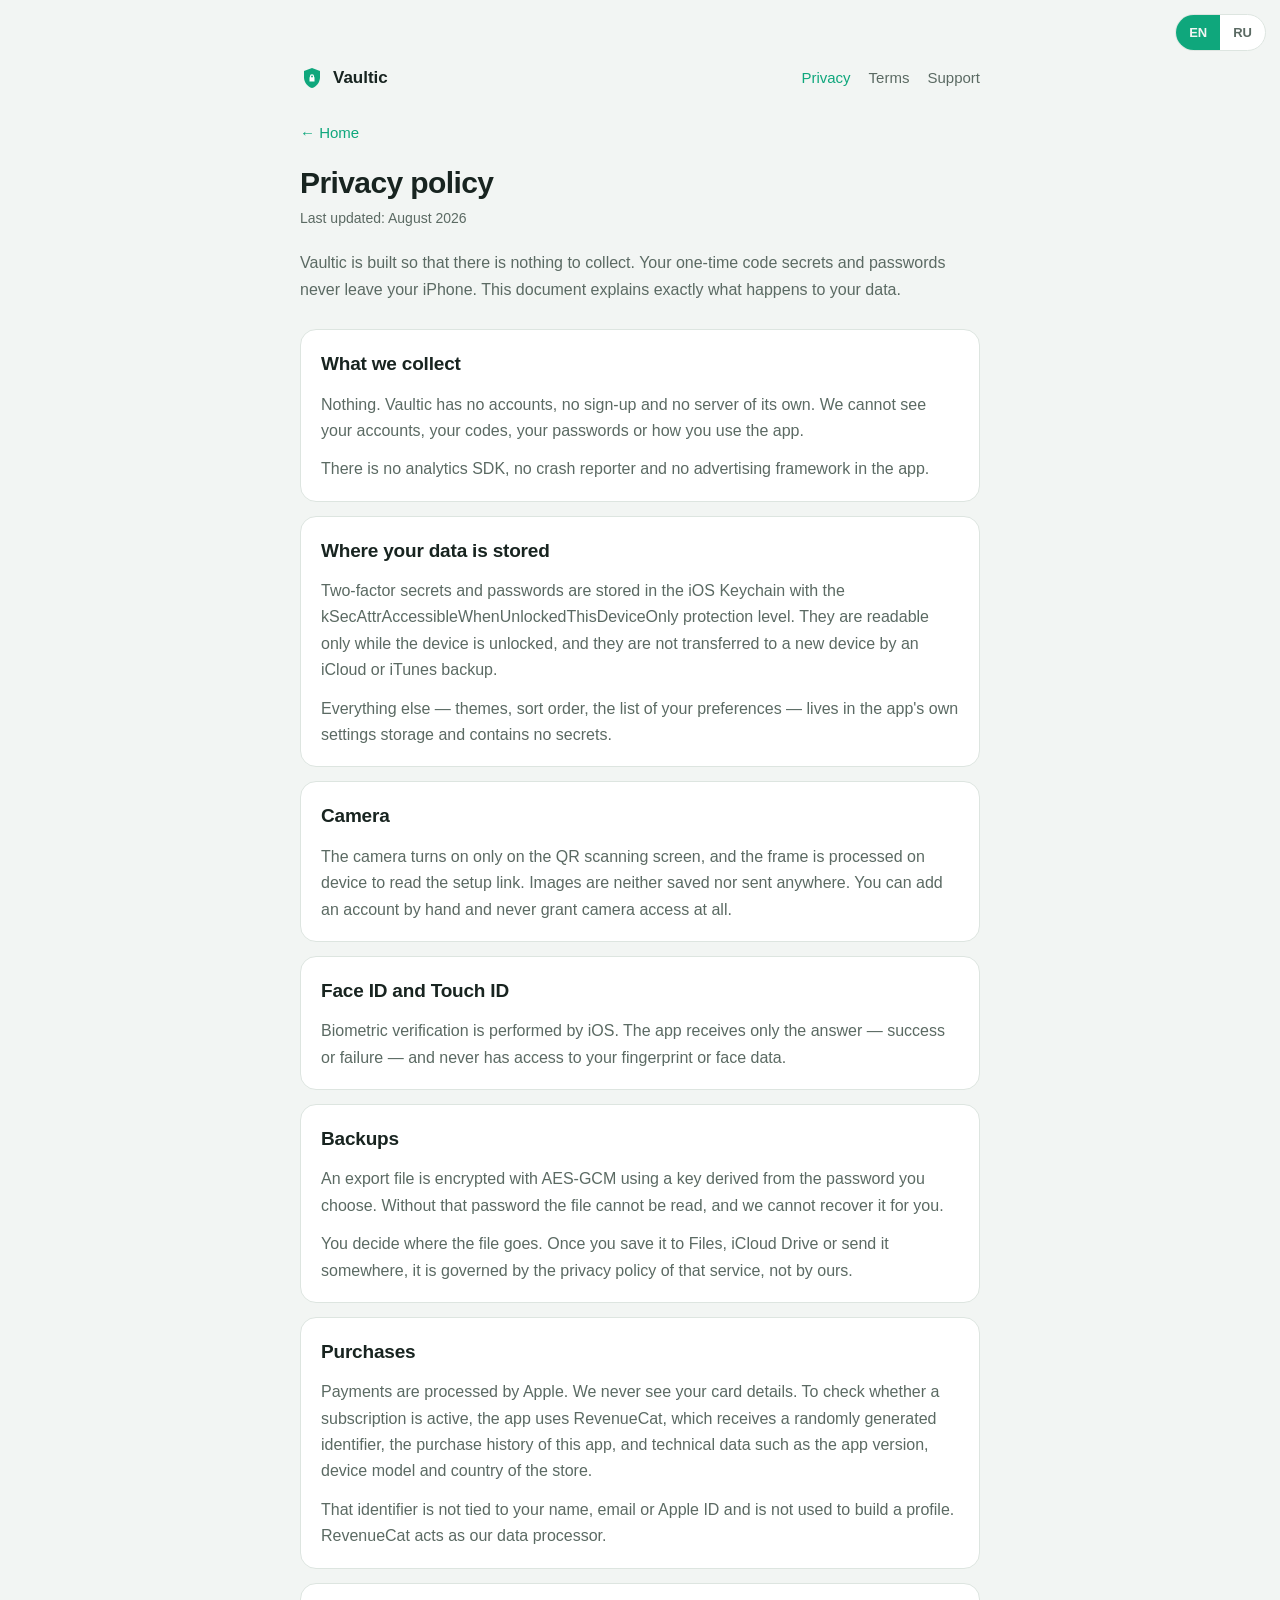
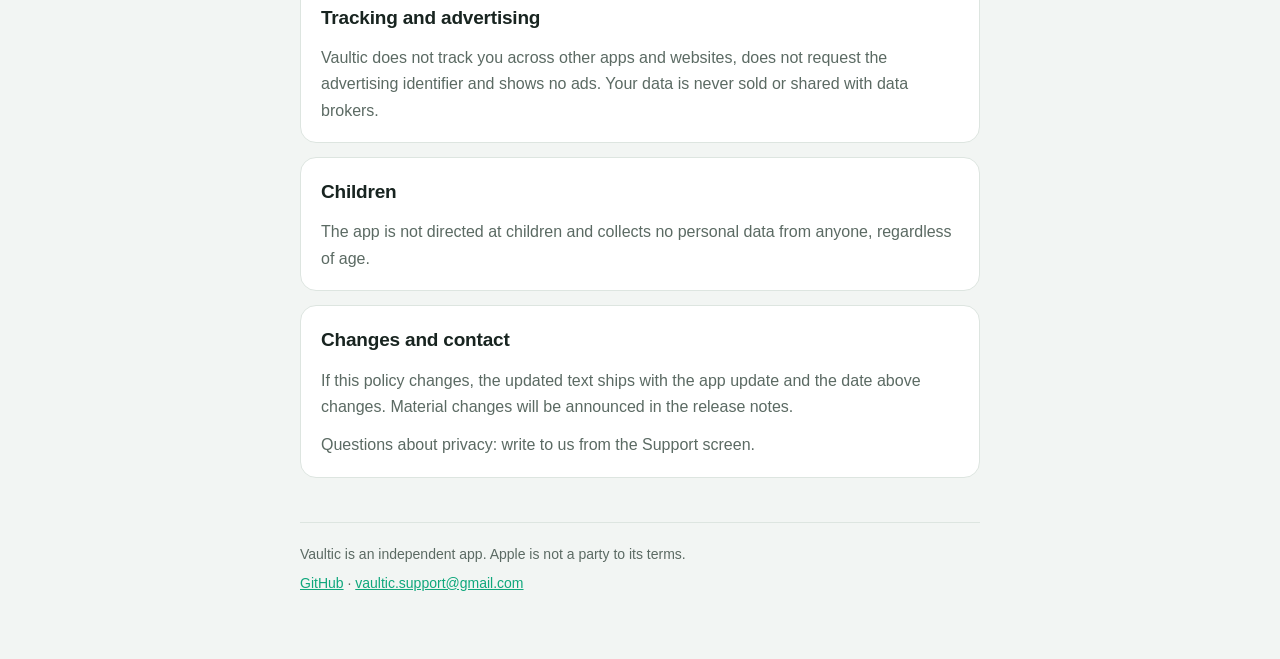
==== privacy/index.html @ e8324eae "Site: privacy policy, terms of use and support Pages are generated from the app's Localizable.string" ====
<!doctype html>
<html lang="en">
<head>
<meta charset="utf-8">
<meta name="viewport" content="width=device-width, initial-scale=1">
<title>Privacy policy — Vaultic</title>
<meta name="description" content="Vaultic — two-factor codes and passwords stored only on your iPhone.">
<meta name="color-scheme" content="light dark">
<link rel="stylesheet" href="../style.css">
</head>
<body>
<div class="switch" role="group" aria-label="Language">
  <button type="button" data-lang="en">EN</button><button type="button" data-lang="ru">RU</button>
</div>
<main class="wrap">
<div class="lang lang-en" lang="en">
  <header class="top">
    <a class="brand" href="../"><svg class="mark" viewBox="0 0 24 24" aria-hidden="true"><path fill="currentColor" d="M12 2 4 5v6.2c0 4.9 3.4 9.5 8 10.8 4.6-1.3 8-5.9 8-10.8V5l-8-3z"/><path fill="var(--card)" d="M12 8.3a2.1 2.1 0 0 0-2.1 2.1v.9h-.4v4.3h5V11.3h-.4v-.9A2.1 2.1 0 0 0 12 8.3zm0 1.3c.5 0 .9.4.9.8v.9h-1.8v-.9c0-.4.4-.8.9-.8z"/></svg><span>Vaultic</span></a>
    <nav><a href="../privacy/" class="active">Privacy</a><a href="../terms/">Terms</a><a href="../support/">Support</a></nav>
  </header>
  <a class="back" href="../">← Home</a>
  <h1>Privacy policy</h1>
  <p class="updated">Last updated: August 2026</p>
  <p class="lead">Vaultic is built so that there is nothing to collect. Your one-time code secrets and passwords never leave your iPhone. This document explains exactly what happens to your data.</p>
    <section class="card">
      <h2>What we collect</h2>
      <p>Nothing. Vaultic has no accounts, no sign-up and no server of its own. We cannot see your accounts, your codes, your passwords or how you use the app.</p>
      <p>There is no analytics SDK, no crash reporter and no advertising framework in the app.</p>
    </section>
    <section class="card">
      <h2>Where your data is stored</h2>
      <p>Two-factor secrets and passwords are stored in the iOS Keychain with the kSecAttrAccessibleWhenUnlockedThisDeviceOnly protection level. They are readable only while the device is unlocked, and they are not transferred to a new device by an iCloud or iTunes backup.</p>
      <p>Everything else — themes, sort order, the list of your preferences — lives in the app's own settings storage and contains no secrets.</p>
    </section>
    <section class="card">
      <h2>Camera</h2>
      <p>The camera turns on only on the QR scanning screen, and the frame is processed on device to read the setup link. Images are neither saved nor sent anywhere. You can add an account by hand and never grant camera access at all.</p>
    </section>
    <section class="card">
      <h2>Face ID and Touch ID</h2>
      <p>Biometric verification is performed by iOS. The app receives only the answer — success or failure — and never has access to your fingerprint or face data.</p>
    </section>
    <section class="card">
      <h2>Backups</h2>
      <p>An export file is encrypted with AES-GCM using a key derived from the password you choose. Without that password the file cannot be read, and we cannot recover it for you.</p>
      <p>You decide where the file goes. Once you save it to Files, iCloud Drive or send it somewhere, it is governed by the privacy policy of that service, not by ours.</p>
    </section>
    <section class="card">
      <h2>Purchases</h2>
      <p>Payments are processed by Apple. We never see your card details. To check whether a subscription is active, the app uses RevenueCat, which receives a randomly generated identifier, the purchase history of this app, and technical data such as the app version, device model and country of the store.</p>
      <p>That identifier is not tied to your name, email or Apple ID and is not used to build a profile. RevenueCat acts as our data processor.</p>
    </section>
    <section class="card">
      <h2>Tracking and advertising</h2>
      <p>Vaultic does not track you across other apps and websites, does not request the advertising identifier and shows no ads. Your data is never sold or shared with data brokers.</p>
    </section>
    <section class="card">
      <h2>Children</h2>
      <p>The app is not directed at children and collects no personal data from anyone, regardless of age.</p>
    </section>
    <section class="card">
      <h2>Changes and contact</h2>
      <p>If this policy changes, the updated text ships with the app update and the date above changes. Material changes will be announced in the release notes.</p>
      <p>Questions about privacy: write to us from the Support screen.</p>
    </section>
  <footer><p>Vaultic is an independent app. Apple is not a party to its terms.</p><p><a href="https://github.com/fronder/vaultic-app">GitHub</a> · <a href="mailto:vaultic.support@gmail.com">vaultic.support@gmail.com</a></p></footer>
</div>
<div class="lang lang-ru" lang="ru">
  <header class="top">
    <a class="brand" href="../"><svg class="mark" viewBox="0 0 24 24" aria-hidden="true"><path fill="currentColor" d="M12 2 4 5v6.2c0 4.9 3.4 9.5 8 10.8 4.6-1.3 8-5.9 8-10.8V5l-8-3z"/><path fill="var(--card)" d="M12 8.3a2.1 2.1 0 0 0-2.1 2.1v.9h-.4v4.3h5V11.3h-.4v-.9A2.1 2.1 0 0 0 12 8.3zm0 1.3c.5 0 .9.4.9.8v.9h-1.8v-.9c0-.4.4-.8.9-.8z"/></svg><span>Vaultic</span></a>
    <nav><a href="../privacy/" class="active">Приватность</a><a href="../terms/">Условия</a><a href="../support/">Поддержка</a></nav>
  </header>
  <a class="back" href="../">← На главную</a>
  <h1>Политика приватности</h1>
  <p class="updated">Обновлено: август 2026</p>
  <p class="lead">Vaultic устроен так, что собирать нечего. Секреты одноразовых кодов и пароли не покидают ваш iPhone. Здесь подробно описано, что происходит с вашими данными.</p>
    <section class="card">
      <h2>Что мы собираем</h2>
      <p>Ничего. У Vaultic нет аккаунтов, регистрации и собственного сервера. Мы не видим ни ваши аккаунты, ни коды, ни пароли, ни то, как вы пользуетесь приложением.</p>
      <p>В приложении нет ни аналитики, ни сборщика крешей, ни рекламных фреймворков.</p>
    </section>
    <section class="card">
      <h2>Где хранятся данные</h2>
      <p>Секреты двухфакторной аутентификации и пароли лежат в Keychain iOS с уровнем защиты kSecAttrAccessibleWhenUnlockedThisDeviceOnly. Они читаются только на разблокированном устройстве и не переезжают на другой iPhone через резервную копию iCloud или iTunes.</p>
      <p>Всё остальное — тема, порядок сортировки, ваши настройки — хранится в собственном хранилище настроек приложения и не содержит секретов.</p>
    </section>
    <section class="card">
      <h2>Камера</h2>
      <p>Камера включается только на экране сканирования QR, и кадр обрабатывается на устройстве, чтобы прочитать ссылку настройки. Изображения не сохраняются и никуда не отправляются. Аккаунт можно добавить вручную и вовсе не давать доступ к камере.</p>
    </section>
    <section class="card">
      <h2>Face ID и Touch ID</h2>
      <p>Биометрическую проверку выполняет iOS. Приложение получает только ответ — удачно или нет — и никогда не имеет доступа к данным вашего лица или отпечатка.</p>
    </section>
    <section class="card">
      <h2>Резервные копии</h2>
      <p>Файл экспорта шифруется алгоритмом AES-GCM ключом, выведенным из выбранного вами пароля. Без этого пароля файл прочитать нельзя, и мы не сможем его восстановить.</p>
      <p>Куда попадёт файл, решаете вы. Как только вы сохранили его в «Файлы», iCloud Drive или отправили куда-то, он подчиняется политике приватности того сервиса, а не нашей.</p>
    </section>
    <section class="card">
      <h2>Покупки</h2>
      <p>Платежи обрабатывает Apple. Данные вашей карты мы не видим никогда. Чтобы проверить, активна ли подписка, приложение обращается к RevenueCat, который получает случайно сгенерированный идентификатор, историю покупок этого приложения и технические данные: версию приложения, модель устройства и страну магазина.</p>
      <p>Этот идентификатор не связан с вашим именем, почтой или Apple ID и не используется для построения профиля. RevenueCat выступает нашим обработчиком данных.</p>
    </section>
    <section class="card">
      <h2>Отслеживание и реклама</h2>
      <p>Vaultic не отслеживает вас в других приложениях и на сайтах, не запрашивает рекламный идентификатор и не показывает рекламу. Ваши данные не продаются и не передаются брокерам данных.</p>
    </section>
    <section class="card">
      <h2>Дети</h2>
      <p>Приложение не адресовано детям и не собирает персональные данные ни у кого — независимо от возраста.</p>
    </section>
    <section class="card">
      <h2>Изменения и связь</h2>
      <p>Если политика изменится, обновлённый текст приедет вместе с обновлением приложения, а дата наверху поменяется. О существенных изменениях мы напишем в описании версии.</p>
      <p>Вопросы о приватности — напишите нам с экрана «Поддержка».</p>
    </section>
  <footer><p>Vaultic — независимое приложение. Apple не является стороной его условий.</p><p><a href="https://github.com/fronder/vaultic-app">GitHub</a> · <a href="mailto:vaultic.support@gmail.com">vaultic.support@gmail.com</a></p></footer>
</div>
</main>
<script src="../lang.js"></script>
</body>
</html>
---- style.css ----
/* Палитра повторяет DesignSystem/Theme.swift приложения. */
:root {
  --bg: #f2f5f3;
  --card: #ffffff;
  --text: #182420;
  --muted: #5b6a63;
  --border: #dde5e0;
  --accent: #0fa77c;
}
@media (prefers-color-scheme: dark) {
  :root {
    --bg: #101614;
    --card: #18211d;
    --text: #e6efe9;
    --muted: #8fa198;
    --border: #26332d;
    --accent: #2dd9a5;
  }
}
* { box-sizing: border-box; }
body {
  margin: 0;
  background: var(--bg);
  color: var(--text);
  font: 16px/1.65 -apple-system, BlinkMacSystemFont, "Segoe UI", Roboto, Helvetica, Arial, sans-serif;
  -webkit-text-size-adjust: 100%;
}
/* Верхний отступ оставляет место переключателю языка: он зафиксирован
   в правом верхнем углу и иначе наезжает на навигацию. */
.wrap { max-width: 720px; margin: 0 auto; padding: 64px 20px 64px; }
.lang { display: none; }
body.en .lang-en, body.ru .lang-ru { display: block; }

.top {
  display: flex; align-items: center; justify-content: space-between;
  gap: 16px; flex-wrap: wrap; padding: 0 0 28px;
}
.brand {
  display: inline-flex; align-items: center; gap: 9px;
  font-weight: 700; font-size: 17px; color: var(--text); text-decoration: none;
}
.mark { width: 24px; height: 24px; color: var(--accent); flex: none; }
nav { display: flex; gap: 18px; flex-wrap: wrap; }
nav a { color: var(--muted); text-decoration: none; font-size: 15px; }
nav a:hover, nav a.active { color: var(--accent); }

h1 { font-size: 30px; line-height: 1.25; margin: 0 0 10px; letter-spacing: -0.02em; }
h2 { font-size: 19px; margin: 34px 0 12px; letter-spacing: -0.01em; }
h3 { font-size: 16px; margin: 0 0 6px; }
p { margin: 0 0 12px; }
p:last-child { margin-bottom: 0; }
.tagline { font-size: 18px; color: var(--text); margin-bottom: 14px; }
.lead { color: var(--muted); margin-bottom: 26px; }
.updated { color: var(--muted); font-size: 14px; margin: -4px 0 20px; }

.card {
  background: var(--card);
  border: 1px solid var(--border);
  border-radius: 16px;
  padding: 18px 20px;
  margin: 0 0 14px;
}
.card h2 { margin-top: 0; }
.card p { color: var(--muted); }
.grid { display: grid; gap: 14px; grid-template-columns: 1fr; margin-bottom: 8px; }
@media (min-width: 640px) { .grid { grid-template-columns: repeat(3, 1fr); } }

details.card > summary {
  cursor: pointer; font-weight: 600; list-style: none;
  display: flex; justify-content: space-between; gap: 12px; align-items: flex-start;
}
details.card > summary::-webkit-details-marker { display: none; }
details.card > summary::after {
  content: "+"; color: var(--accent); font-weight: 700; flex: none; line-height: 1.4;
}
details.card[open] > summary::after { content: "–"; }
details.card > p { margin-top: 12px; color: var(--muted); }

.links { list-style: none; padding: 0; margin: 0; }
.links li { margin-bottom: 8px; }
a { color: var(--accent); }
.back { display: inline-block; margin-bottom: 18px; text-decoration: none; font-size: 15px; }
.mail { font-weight: 600; }
.note { font-size: 14px; color: var(--muted); }

.switch {
  position: fixed; top: 14px; right: 14px; z-index: 10;
  display: flex; border: 1px solid var(--border); border-radius: 999px;
  overflow: hidden; background: var(--card);
}
.switch button {
  appearance: none; border: 0; background: transparent; color: var(--muted);
  font: inherit; font-size: 13px; font-weight: 600;
  padding: 7px 13px; cursor: pointer; min-width: 44px;
}
.switch button[aria-pressed="true"] { background: var(--accent); color: var(--bg); }

footer {
  margin-top: 44px; padding-top: 20px; border-top: 1px solid var(--border);
  color: var(--muted); font-size: 14px;
}
footer p { margin-bottom: 6px; }
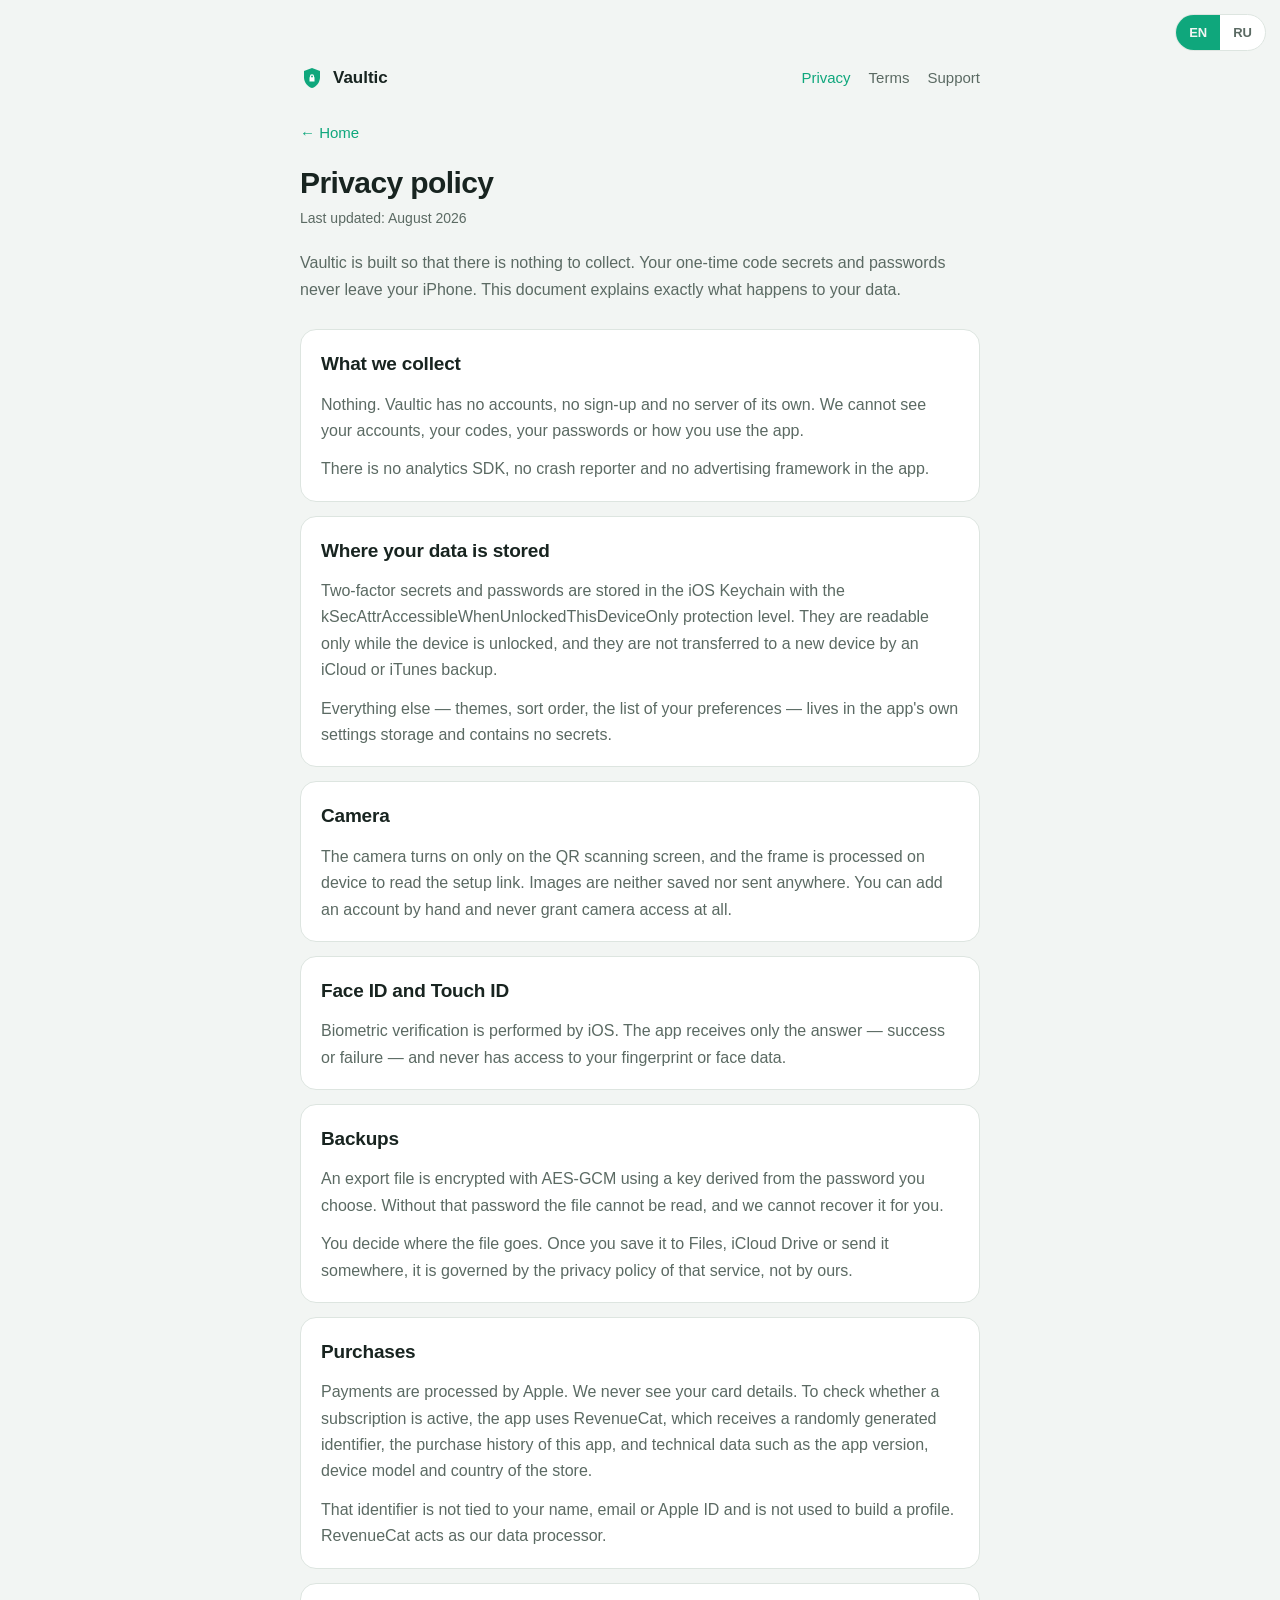
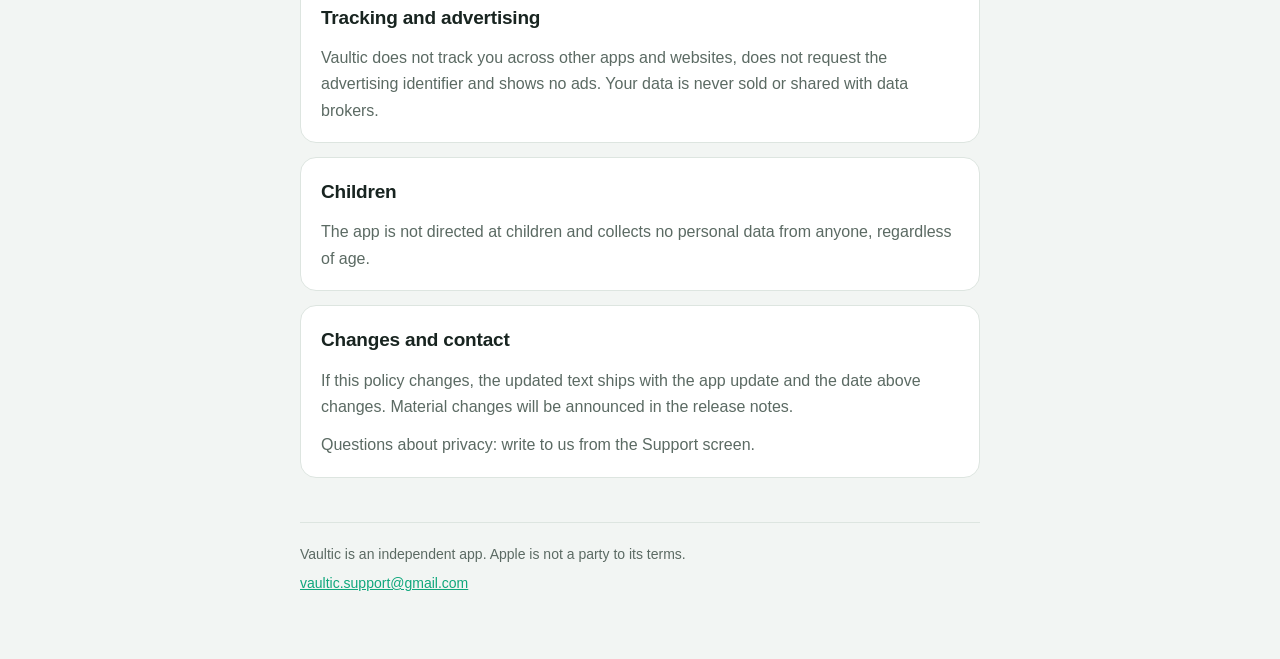
==== commit 9a726797: "Remove the GitHub repository link from the site footer Co-Authored-By: Claude Opus 5 <noreply@anthro" ====
--- a/privacy/index.html
+++ b/privacy/index.html
@@ -63,7 +63,7 @@
       <p>If this policy changes, the updated text ships with the app update and the date above changes. Material changes will be announced in the release notes.</p>
       <p>Questions about privacy: write to us from the Support screen.</p>
     </section>
-  <footer><p>Vaultic is an independent app. Apple is not a party to its terms.</p><p><a href="https://github.com/fronder/vaultic-app">GitHub</a> · <a href="mailto:vaultic.support@gmail.com">vaultic.support@gmail.com</a></p></footer>
+  <footer><p>Vaultic is an independent app. Apple is not a party to its terms.</p><p><a href="mailto:vaultic.support@gmail.com">vaultic.support@gmail.com</a></p></footer>
 </div>
 <div class="lang lang-ru" lang="ru">
   <header class="top">
@@ -115,7 +115,7 @@
       <p>Если политика изменится, обновлённый текст приедет вместе с обновлением приложения, а дата наверху поменяется. О существенных изменениях мы напишем в описании версии.</p>
       <p>Вопросы о приватности — напишите нам с экрана «Поддержка».</p>
     </section>
-  <footer><p>Vaultic — независимое приложение. Apple не является стороной его условий.</p><p><a href="https://github.com/fronder/vaultic-app">GitHub</a> · <a href="mailto:vaultic.support@gmail.com">vaultic.support@gmail.com</a></p></footer>
+  <footer><p>Vaultic — независимое приложение. Apple не является стороной его условий.</p><p><a href="mailto:vaultic.support@gmail.com">vaultic.support@gmail.com</a></p></footer>
 </div>
 </main>
 <script src="../lang.js"></script>
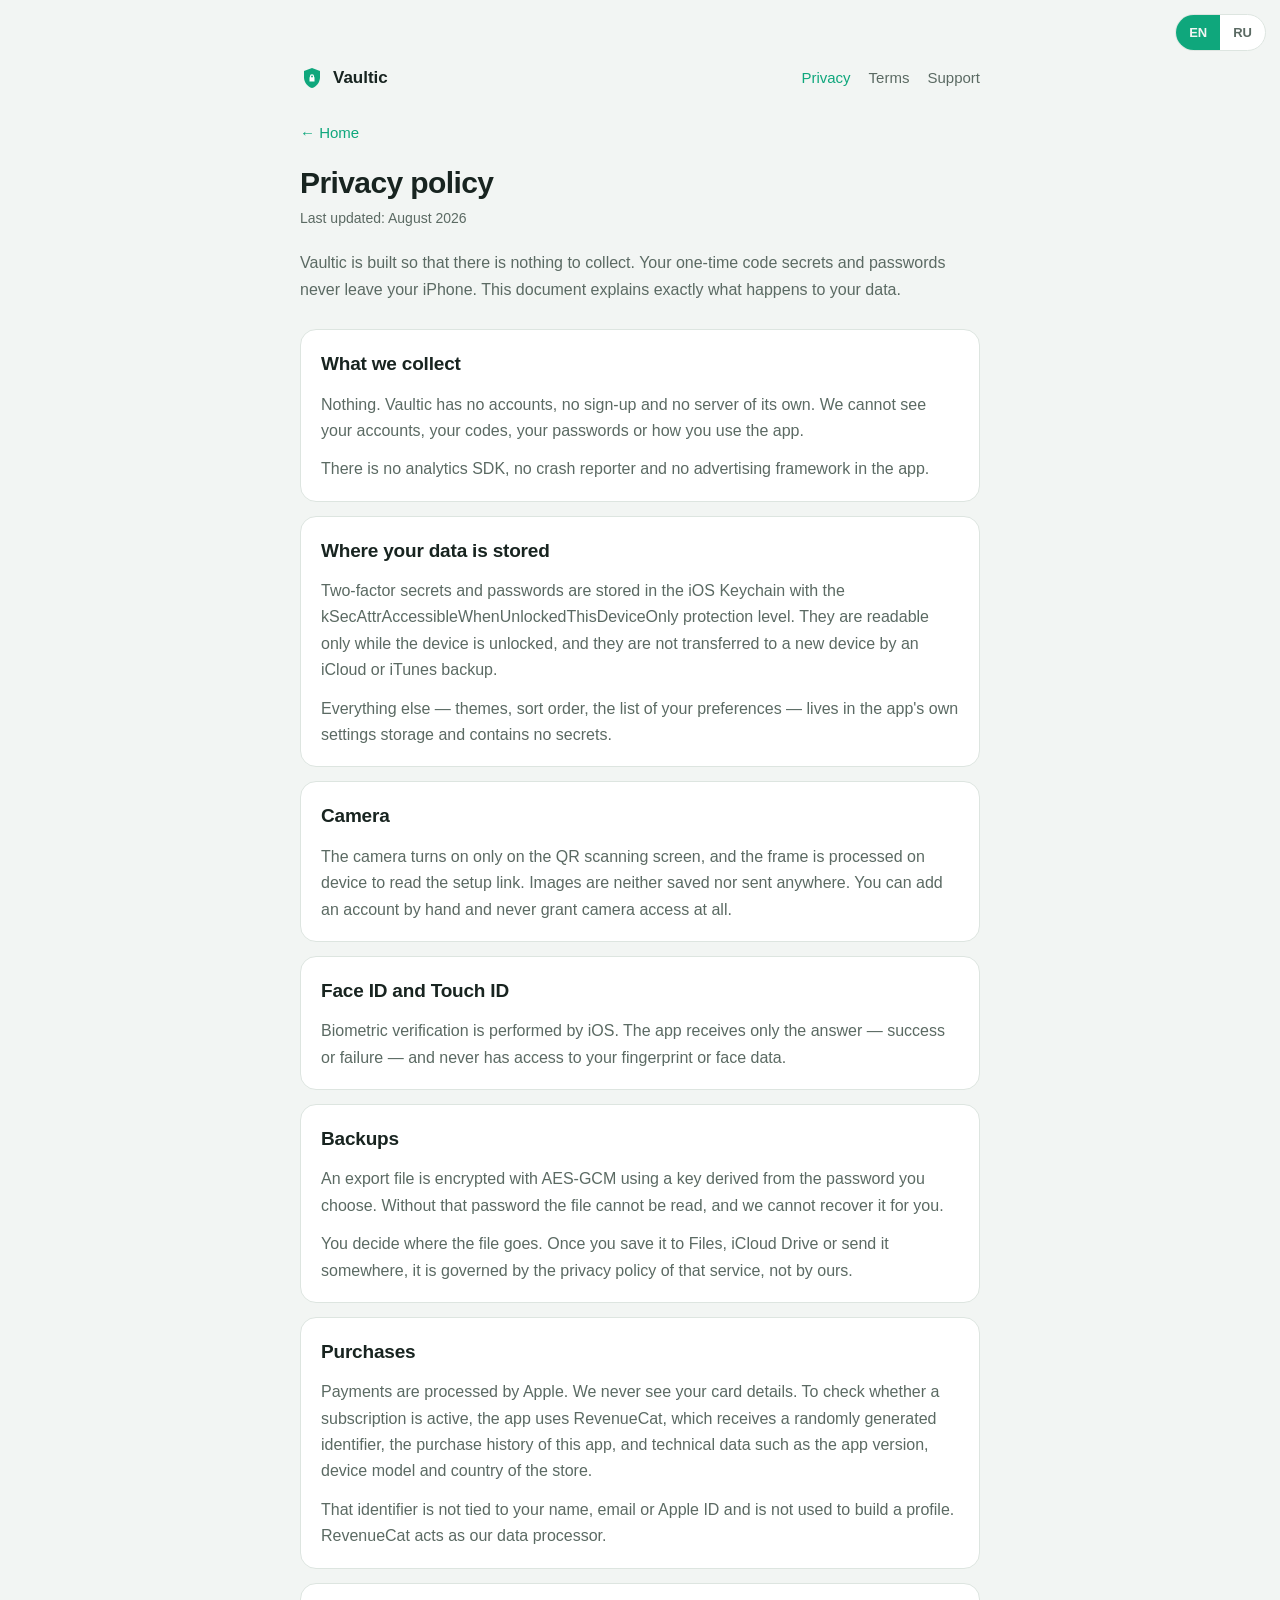
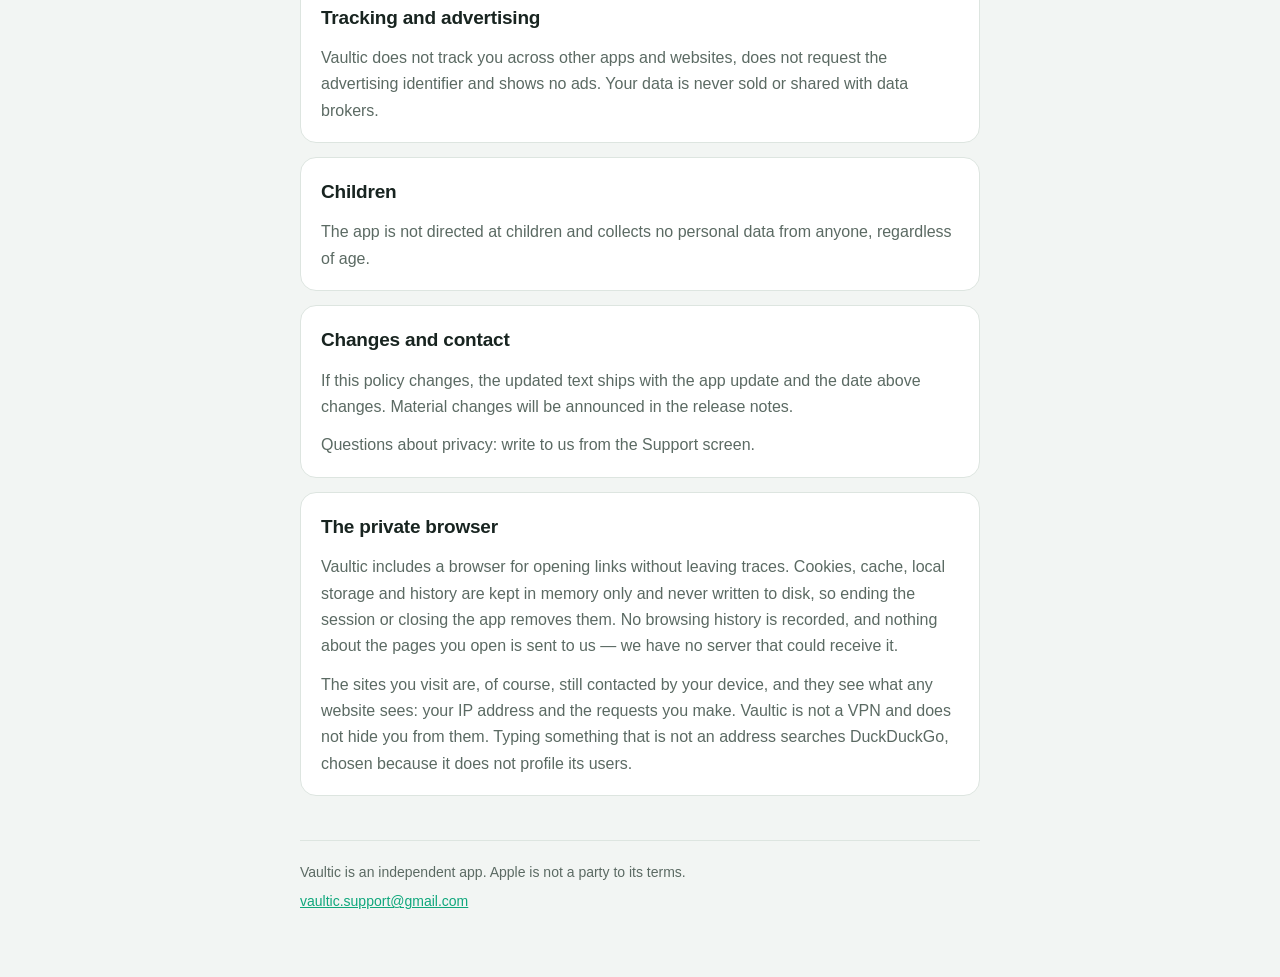
==== commit fed0f88e: "Privacy policy: describe the built-in private browser Says plainly what it does not do either: the s" ====
--- a/privacy/index.html
+++ b/privacy/index.html
@@ -63,6 +63,11 @@
       <p>If this policy changes, the updated text ships with the app update and the date above changes. Material changes will be announced in the release notes.</p>
       <p>Questions about privacy: write to us from the Support screen.</p>
     </section>
+    <section class="card">
+      <h2>The private browser</h2>
+      <p>Vaultic includes a browser for opening links without leaving traces. Cookies, cache, local storage and history are kept in memory only and never written to disk, so ending the session or closing the app removes them. No browsing history is recorded, and nothing about the pages you open is sent to us — we have no server that could receive it.</p>
+      <p>The sites you visit are, of course, still contacted by your device, and they see what any website sees: your IP address and the requests you make. Vaultic is not a VPN and does not hide you from them. Typing something that is not an address searches DuckDuckGo, chosen because it does not profile its users.</p>
+    </section>
   <footer><p>Vaultic is an independent app. Apple is not a party to its terms.</p><p><a href="mailto:vaultic.support@gmail.com">vaultic.support@gmail.com</a></p></footer>
 </div>
 <div class="lang lang-ru" lang="ru">
@@ -115,6 +120,11 @@
       <p>Если политика изменится, обновлённый текст приедет вместе с обновлением приложения, а дата наверху поменяется. О существенных изменениях мы напишем в описании версии.</p>
       <p>Вопросы о приватности — напишите нам с экрана «Поддержка».</p>
     </section>
+    <section class="card">
+      <h2>Приватный браузер</h2>
+      <p>В Vaultic встроен браузер, чтобы открывать ссылки, не оставляя следов. Куки, кэш, локальное хранилище и история живут только в памяти и на диск не пишутся: завершение сессии или закрытие приложения стирает их. История посещений не ведётся, и о страницах, которые вы открываете, нам не сообщается ничего — у нас нет сервера, который мог бы это принять.</p>
+      <p>Сами сайты, разумеется, по-прежнему получают запросы с вашего устройства и видят то же, что видит любой сайт: ваш IP-адрес и содержание запросов. Vaultic не VPN и от них вас не скрывает. Если ввести не адрес, а текст, поиск уйдёт в DuckDuckGo — он выбран потому, что не строит профили пользователей.</p>
+    </section>
   <footer><p>Vaultic — независимое приложение. Apple не является стороной его условий.</p><p><a href="mailto:vaultic.support@gmail.com">vaultic.support@gmail.com</a></p></footer>
 </div>
 </main>
